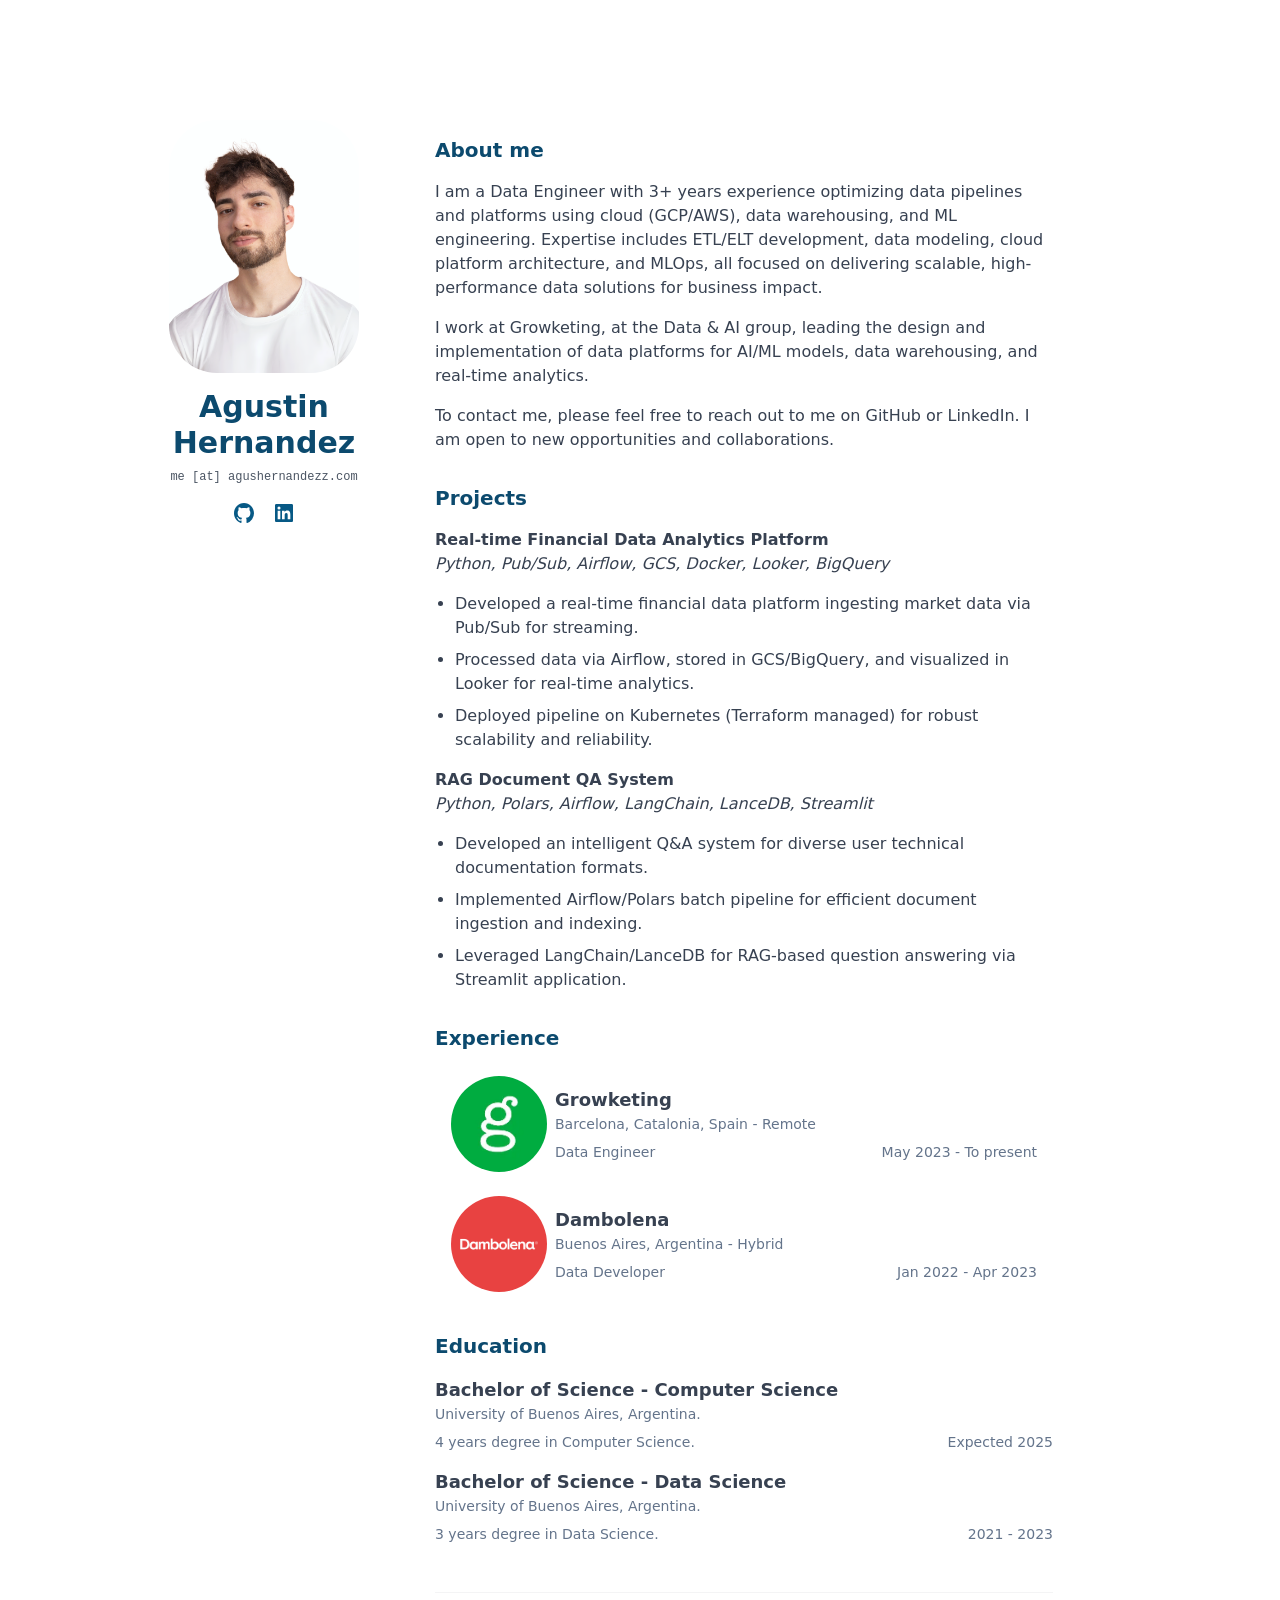
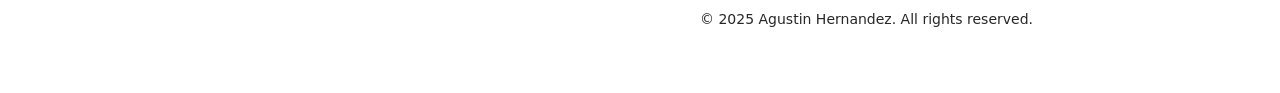
==== index.html @ c183c826 "Changes on the description" ====
<!doctype html>
<html lang="en">
    <head>
      <meta charset="UTF-8">
      <meta name="viewport" content="width=device-width, initial-scale=1.0">
      <meta http-equiv="X-UA-Compatible" content="ie=edge">
      <link href="output.css" rel="stylesheet">
      <link rel="canonical" href="https://agushernandezz.github.io/agustinhernandez.github.io/">
      <title>Agustin Hernandez | Data Engineer</title>
      <link rel="icon" type="image/x-icon" href="favicon.ico">
      <meta name="og:url" content="https://agushernandezz.github.io/agustinhernandez.github.io/">
      <meta name="og:site_name" content="Agustin Hernandez | Data Engineer">
      <meta name="og:description" content="I'm a Data Engineer building and delivering scalable, high-performance data solutions for business impact. Learn more about me.">
      <meta name="og:title" content="Agustin Hernandez | Data Engineer">
      <meta name="og:image" content="https://agushernandezz.github.io/agustinhernandez.github.io/images/profile.webp">
      <meta name="og:type" content="software">
      <meta name="description" content="I'm a Data Engineer building and delivering scalable, high-performance data solutions for business impact. Learn more about me.">
      <script>(function(w,d,s,l,i){w[l]=w[l]||[];w[l].push({'gtm.start':
      new Date().getTime(),event:'gtm.js'});var f=d.getElementsByTagName(s)[0],
      j=d.createElement(s),dl=l!='dataLayer'?'&l='+l:'';j.async=true;j.src=
      'https://www.googletagmanager.com/gtm.js?id='+i+dl;f.parentNode.insertBefore(j,f);
      })(window,document,'script','dataLayer','GTM-5T8QWMR');</script>
   </head>
   <body class="bg-white text-gray-700 font-sans lg:max-w-5xl lg:mt-14 m-2 p-4 lg:m-auto">
      <noscript>
         <iframe src="https://www.googletagmanager.com/ns.html?id=GTM-5T8QWMR" height="0" width="0" style="display:none;visibility:hidden"></iframe>
      </noscript>
      <div class="lg:flex lg:max-w-7xl lg:mx-auto">
         <!-- Fixed sidebar -->
         <aside class="lg:w-60 lg:fixed">
            <div class="p-4 text-center">
               <img src="images/profile.webp" alt="avatar" class="rounded-[3rem] mx-auto mt-8 h-[253px] w-[190px]" width="190" height="253" loading="lazy">
               <h1 class="text-3xl font-[550] mt-4 text-sky-900">Agustin Hernandez</h1>
               <p class="text-gray-600  font-mono text-xs mt-2">me [at] agushernandezz.com</p>
               <div class="mt-4 flex justify-center space-x-4">
                  <a href="https://github.com/agushernandezz" aria-label="GitHub Profile">
                     <svg viewBox="0 0 24 24" aria-hidden="true" class="h-6 w-6 fill-sky-800 group-hover:text-sky-700">
                        <path fill-rule="evenodd" clip-rule="evenodd" d="M12 2C6.475 2 2 6.588 2 12.253c0 4.537 2.862 8.369 6.838 9.727.5.09.687-.218.687-.487 0-.243-.013-1.05-.013-1.91C7 20.059 6.35 18.957 6.15 18.38c-.113-.295-.6-1.205-1.025-1.448-.35-.192-.85-.667-.013-.68.788-.012 1.35.744 1.538 1.051.9 1.551 2.338 1.116 2.912.846.088-.666.35-1.115.638-1.371-2.225-.256-4.55-1.14-4.55-5.062 0-1.115.387-2.038 1.025-2.756-.1-.256-.45-1.307.1-2.717 0 0 .837-.269 2.75 1.051.8-.23 1.65-.346 2.5-.346.85 0 1.7.115 2.5.346 1.912-1.333 2.75-1.05 2.75-1.05.55 1.409.2 2.46.1 2.716.637.718 1.025 1.628 1.025 2.756 0 3.934-2.337 4.806-4.562 5.062.362.32.675.936.675 1.897 0 1.371-.013 2.473-.013 2.82 0 .268.188.589.688.486a10.039 10.039 0 0 0 4.932-3.74A10.447 10.447 0 0 0 22 12.253C22 6.588 17.525 2 12 2Z">
                        </path>
                      </svg>
                  </a>
                  <a href="https://www.linkedin.com/in/agushernandezz"  aria-label="LinkedIn Profile">
                     <svg viewBox="0 0 24 24" aria-hidden="true" class="h-6 w-6 fill-sky-800 hover:text-sky-700">
                        <path d="M18.335 18.339H15.67v-4.177c0-.996-.02-2.278-1.39-2.278-1.389 0-1.601 1.084-1.601 2.205v4.25h-2.666V9.75h2.56v1.17h.035c.358-.674 1.228-1.387 2.528-1.387 2.7 0 3.2 1.778 3.2 4.091v4.715zM7.003 8.575a1.546 1.546 0 01-1.548-1.549 1.548 1.548 0 111.547 1.549zm1.336 9.764H5.666V9.75H8.34v8.589zM19.67 3H4.329C3.593 3 3 3.58 3 4.297v15.406C3 20.42 3.594 21 4.328 21h15.338C20.4 21 21 20.42 21 19.703V4.297C21 3.58 20.4 3 19.666 3h.003z">
                        </path>
                     </svg>
                  </a>
               </div>
            </div>
         </aside>
         <div class="lg:hidden border-t border-gray-200"></div>
         <!-- Main content -->
         <main class="lg:ml-52 flex-1">
            <div class="container mx-auto px-4 py-8 lg:w-[650px]">
               <!-- About me -->
               <h2 class="text-xl font-[550] mt-8 mb-4 text-sky-900">About me</h2>
               <p class="mb-4">I am a Data Engineer with 3+ years experience optimizing data pipelines and platforms using cloud (GCP/AWS), data warehousing, and ML engineering. Expertise includes ETL/ELT development, data modeling, cloud platform architecture, and MLOps, all focused on delivering scalable, high-performance data solutions for business impact.</p>
               <p class="mb-4">I work at Growketing, at the Data & AI group, leading the design and implementation of data platforms for AI/ML models, data warehousing, and real-time analytics.</p>
               <p class="mb-4">To contact me, please feel free to reach out to me on GitHub or LinkedIn. I am open to new opportunities and collaborations.</p>
               <!-- Projects -->
               <h2 class="text-xl font-[550] mt-8 mb-4 text-sky-900">Projects</h2>
               <div class=" mb-4 space-y-4">
                  <p><strong>Real-time Financial Data Analytics Platform</strong> <br> <em>Python, Pub/Sub, Airflow, GCS, Docker, Looker, BigQuery</em></p>
                  <ul class="list-disc pl-5 space-y-2">
                     <li>Developed a real-time financial data platform ingesting market data via Pub/Sub for streaming.</li>
                     <li>Processed data via Airflow, stored in GCS/BigQuery, and visualized in Looker for real-time analytics.</li>
                     <li>Deployed pipeline on Kubernetes (Terraform managed) for robust scalability and reliability.</li>
                  </ul>
                  <p><strong>RAG Document QA System</strong> <br> <em>Python, Polars, Airflow, LangChain, LanceDB, Streamlit</em></p>
                  <ul class="list-disc pl-5 space-y-2">
                     <li>Developed an intelligent Q&A system for diverse user technical documentation formats.</li>
                     <li>Implemented Airflow/Polars batch pipeline for efficient document ingestion and indexing.</li>
                     <li>Leveraged LangChain/LanceDB for RAG-based question answering via Streamlit application.</li>
                  </ul>
               </div>
               <!-- Experience -->
               <h2 class="text-xl font-[550] mt-8 mb-4 text-sky-900">Experience</h2>
               <div class="max-w-4xl w-full flex m-auto mt-2">
                  <!--List work places-->
                  <ul class="flex flex-col w-full justify-center gap-y-2">
                     <li class="w-full flex flex-row gap-x-2 h-28 justify-center ">
                        <img src="images/work_logo_experience_2.webp" class="hidden xs:block ml-4 rounded-full object-cover h-24 w-24 self-center" alt="Work logo Picture">
                        <div class="flex flex-col w-full justify-center">
                           <h3 class="text-lg font-bold dark:text-white">Growketing</h3>
                           <h4 class="text-sm text-slate-500 dark:text-zinc-200">Barcelona, Catalonia, Spain - Remote</h4>
                           <div class="flex flex-col md:flex-row w-full md:justify-between">
                              <p class="text-sm mt-2 text-slate-500 dark:text-zinc-400">Data Engineer</p>
                              <p class="text-sm mt-2 mr-4 text-slate-500 dark:text-zinc-400">May 2023 - To present</p>
                           </div>
                        </div>
                     </li>
                     <li class="w-full flex flex-row gap-x-2 h-28 justify-center">
                        <img src="images/work_logo_experience.webp" class="hidden xs:block ml-4 rounded-full object-cover h-24 w-24 self-center" alt="Work logo Picture">
                        <div class="flex flex-col w-full justify-center">
                           <h3 class="text-lg font-bold dark:text-white">Dambolena</h3>
                           <h4 class="text-sm text-slate-500 dark:text-zinc-200">Buenos Aires, Argentina - Hybrid</h4>
                           <div class="flex flex-col md:flex-row w-full md:justify-between">
                              <p class="text-sm mt-2 text-slate-500 dark:text-zinc-400">Data Developer</p>
                              <p class="text-sm mt-2 mr-4 text-slate-500 dark:text-zinc-400">Jan 2022 - Apr 2023</p>
                           </div>
                        </div>
                     </li>
                  </ul>
               </div>
               <!-- Education -->
               <h2 class="text-xl font-[550] mt-8 mb-4 text-sky-900">Education</h2>
               <div class="max-w-4xl w-full flex m-auto mt-2 mb-12">
                  <ul class="flex flex-col gap-y-4 w-full">
                     <li class="w-full flex flex-row gap-x-2">
                        <div class="flex flex-col w-full">
                           <h3 class="text-lg font-[550] dark:text-white">Bachelor of Science - Computer Science</h3>
                           <h4 class="text-sm text-slate-500 dark:text-zinc-200">University of Buenos Aires, Argentina.</h4>
                           <div class="flex w-full md:flex-row flex-col md:justify-between">
                              <p class="text-sm mt-2 text-slate-500 dark:text-zinc-400">4 years degree in Computer Science.</p>
                              <p class="text-sm mt-2 text-slate-500 dark:text-zinc-400">Expected 2025</p>
                           </div>
                        </div>
                     </li>
                     <li class="w-full flex flex-row gap-x-2">
                        <div class="flex flex-col w-full">
                           <h3 class="text-lg font-[550] dark:text-white">Bachelor of Science - Data Science</h3>
                           <h4 class="text-sm text-slate-500 dark:text-zinc-200">University of Buenos Aires, Argentina.</h4>
                           <div class="flex w-full md:flex-row flex-col md:justify-between">
                              <p class="text-sm mt-2 text-slate-500 dark:text-zinc-400">3 years degree in Data Science.</p>
                              <p class="text-sm mt-2 text-slate-500 dark:text-zinc-400">2021 - 2023</p>
                           </div>
                        </div>
                     </li>
                  </ul>
               </div>

               <footer>
                <div class="border-t border-zinc-100 dark:border-zinc-700/40">
                </div>
                <div class="max-w-4xl w-full flex m-auto flex-row my-4 justify-end"> <!--Copyright section-->
                  <p class="md:px-5 px-10 text-sm text-zinc-800 dark:text-zinc-900">© 2025 Agustin Hernandez. All rights reserved.</p>
                </div>
              </footer>
            </div>
         </main>
      </div>
   </body>
</html>
---- output.css ----
*, ::before, ::after {
  --tw-border-spacing-x: 0;
  --tw-border-spacing-y: 0;
  --tw-translate-x: 0;
  --tw-translate-y: 0;
  --tw-rotate: 0;
  --tw-skew-x: 0;
  --tw-skew-y: 0;
  --tw-scale-x: 1;
  --tw-scale-y: 1;
  --tw-pan-x:  ;
  --tw-pan-y:  ;
  --tw-pinch-zoom:  ;
  --tw-scroll-snap-strictness: proximity;
  --tw-gradient-from-position:  ;
  --tw-gradient-via-position:  ;
  --tw-gradient-to-position:  ;
  --tw-ordinal:  ;
  --tw-slashed-zero:  ;
  --tw-numeric-figure:  ;
  --tw-numeric-spacing:  ;
  --tw-numeric-fraction:  ;
  --tw-ring-inset:  ;
  --tw-ring-offset-width: 0px;
  --tw-ring-offset-color: #fff;
  --tw-ring-color: rgb(59 130 246 / 0.5);
  --tw-ring-offset-shadow: 0 0 #0000;
  --tw-ring-shadow: 0 0 #0000;
  --tw-shadow: 0 0 #0000;
  --tw-shadow-colored: 0 0 #0000;
  --tw-blur:  ;
  --tw-brightness:  ;
  --tw-contrast:  ;
  --tw-grayscale:  ;
  --tw-hue-rotate:  ;
  --tw-invert:  ;
  --tw-saturate:  ;
  --tw-sepia:  ;
  --tw-drop-shadow:  ;
  --tw-backdrop-blur:  ;
  --tw-backdrop-brightness:  ;
  --tw-backdrop-contrast:  ;
  --tw-backdrop-grayscale:  ;
  --tw-backdrop-hue-rotate:  ;
  --tw-backdrop-invert:  ;
  --tw-backdrop-opacity:  ;
  --tw-backdrop-saturate:  ;
  --tw-backdrop-sepia:  ;
  --tw-contain-size:  ;
  --tw-contain-layout:  ;
  --tw-contain-paint:  ;
  --tw-contain-style:  ;
}

::backdrop {
  --tw-border-spacing-x: 0;
  --tw-border-spacing-y: 0;
  --tw-translate-x: 0;
  --tw-translate-y: 0;
  --tw-rotate: 0;
  --tw-skew-x: 0;
  --tw-skew-y: 0;
  --tw-scale-x: 1;
  --tw-scale-y: 1;
  --tw-pan-x:  ;
  --tw-pan-y:  ;
  --tw-pinch-zoom:  ;
  --tw-scroll-snap-strictness: proximity;
  --tw-gradient-from-position:  ;
  --tw-gradient-via-position:  ;
  --tw-gradient-to-position:  ;
  --tw-ordinal:  ;
  --tw-slashed-zero:  ;
  --tw-numeric-figure:  ;
  --tw-numeric-spacing:  ;
  --tw-numeric-fraction:  ;
  --tw-ring-inset:  ;
  --tw-ring-offset-width: 0px;
  --tw-ring-offset-color: #fff;
  --tw-ring-color: rgb(59 130 246 / 0.5);
  --tw-ring-offset-shadow: 0 0 #0000;
  --tw-ring-shadow: 0 0 #0000;
  --tw-shadow: 0 0 #0000;
  --tw-shadow-colored: 0 0 #0000;
  --tw-blur:  ;
  --tw-brightness:  ;
  --tw-contrast:  ;
  --tw-grayscale:  ;
  --tw-hue-rotate:  ;
  --tw-invert:  ;
  --tw-saturate:  ;
  --tw-sepia:  ;
  --tw-drop-shadow:  ;
  --tw-backdrop-blur:  ;
  --tw-backdrop-brightness:  ;
  --tw-backdrop-contrast:  ;
  --tw-backdrop-grayscale:  ;
  --tw-backdrop-hue-rotate:  ;
  --tw-backdrop-invert:  ;
  --tw-backdrop-opacity:  ;
  --tw-backdrop-saturate:  ;
  --tw-backdrop-sepia:  ;
  --tw-contain-size:  ;
  --tw-contain-layout:  ;
  --tw-contain-paint:  ;
  --tw-contain-style:  ;
}

/*
! tailwindcss v3.4.17 | MIT License | https://tailwindcss.com
*/

/*
1. Prevent padding and border from affecting element width. (https://github.com/mozdevs/cssremedy/issues/4)
2. Allow adding a border to an element by just adding a border-width. (https://github.com/tailwindcss/tailwindcss/pull/116)
*/

*,
::before,
::after {
  box-sizing: border-box;
  /* 1 */
  border-width: 0;
  /* 2 */
  border-style: solid;
  /* 2 */
  border-color: #e5e7eb;
  /* 2 */
}

::before,
::after {
  --tw-content: '';
}

/*
1. Use a consistent sensible line-height in all browsers.
2. Prevent adjustments of font size after orientation changes in iOS.
3. Use a more readable tab size.
4. Use the user's configured `sans` font-family by default.
5. Use the user's configured `sans` font-feature-settings by default.
6. Use the user's configured `sans` font-variation-settings by default.
7. Disable tap highlights on iOS
*/

html,
:host {
  line-height: 1.5;
  /* 1 */
  -webkit-text-size-adjust: 100%;
  /* 2 */
  -moz-tab-size: 4;
  /* 3 */
  -o-tab-size: 4;
     tab-size: 4;
  /* 3 */
  font-family: ui-sans-serif, system-ui, sans-serif, "Apple Color Emoji", "Segoe UI Emoji", "Segoe UI Symbol", "Noto Color Emoji";
  /* 4 */
  font-feature-settings: normal;
  /* 5 */
  font-variation-settings: normal;
  /* 6 */
  -webkit-tap-highlight-color: transparent;
  /* 7 */
}

/*
1. Remove the margin in all browsers.
2. Inherit line-height from `html` so users can set them as a class directly on the `html` element.
*/

body {
  margin: 0;
  /* 1 */
  line-height: inherit;
  /* 2 */
}

/*
1. Add the correct height in Firefox.
2. Correct the inheritance of border color in Firefox. (https://bugzilla.mozilla.org/show_bug.cgi?id=190655)
3. Ensure horizontal rules are visible by default.
*/

hr {
  height: 0;
  /* 1 */
  color: inherit;
  /* 2 */
  border-top-width: 1px;
  /* 3 */
}

/*
Add the correct text decoration in Chrome, Edge, and Safari.
*/

abbr:where([title]) {
  -webkit-text-decoration: underline dotted;
          text-decoration: underline dotted;
}

/*
Remove the default font size and weight for headings.
*/

h1,
h2,
h3,
h4,
h5,
h6 {
  font-size: inherit;
  font-weight: inherit;
}

/*
Reset links to optimize for opt-in styling instead of opt-out.
*/

a {
  color: inherit;
  text-decoration: inherit;
}

/*
Add the correct font weight in Edge and Safari.
*/

b,
strong {
  font-weight: bolder;
}

/*
1. Use the user's configured `mono` font-family by default.
2. Use the user's configured `mono` font-feature-settings by default.
3. Use the user's configured `mono` font-variation-settings by default.
4. Correct the odd `em` font sizing in all browsers.
*/

code,
kbd,
samp,
pre {
  font-family: ui-monospace, SFMono-Regular, Menlo, Monaco, Consolas, "Liberation Mono", "Courier New", monospace;
  /* 1 */
  font-feature-settings: normal;
  /* 2 */
  font-variation-settings: normal;
  /* 3 */
  font-size: 1em;
  /* 4 */
}

/*
Add the correct font size in all browsers.
*/

small {
  font-size: 80%;
}

/*
Prevent `sub` and `sup` elements from affecting the line height in all browsers.
*/

sub,
sup {
  font-size: 75%;
  line-height: 0;
  position: relative;
  vertical-align: baseline;
}

sub {
  bottom: -0.25em;
}

sup {
  top: -0.5em;
}

/*
1. Remove text indentation from table contents in Chrome and Safari. (https://bugs.chromium.org/p/chromium/issues/detail?id=999088, https://bugs.webkit.org/show_bug.cgi?id=201297)
2. Correct table border color inheritance in all Chrome and Safari. (https://bugs.chromium.org/p/chromium/issues/detail?id=935729, https://bugs.webkit.org/show_bug.cgi?id=195016)
3. Remove gaps between table borders by default.
*/

table {
  text-indent: 0;
  /* 1 */
  border-color: inherit;
  /* 2 */
  border-collapse: collapse;
  /* 3 */
}

/*
1. Change the font styles in all browsers.
2. Remove the margin in Firefox and Safari.
3. Remove default padding in all browsers.
*/

button,
input,
optgroup,
select,
textarea {
  font-family: inherit;
  /* 1 */
  font-feature-settings: inherit;
  /* 1 */
  font-variation-settings: inherit;
  /* 1 */
  font-size: 100%;
  /* 1 */
  font-weight: inherit;
  /* 1 */
  line-height: inherit;
  /* 1 */
  letter-spacing: inherit;
  /* 1 */
  color: inherit;
  /* 1 */
  margin: 0;
  /* 2 */
  padding: 0;
  /* 3 */
}

/*
Remove the inheritance of text transform in Edge and Firefox.
*/

button,
select {
  text-transform: none;
}

/*
1. Correct the inability to style clickable types in iOS and Safari.
2. Remove default button styles.
*/

button,
input:where([type='button']),
input:where([type='reset']),
input:where([type='submit']) {
  -webkit-appearance: button;
  /* 1 */
  background-color: transparent;
  /* 2 */
  background-image: none;
  /* 2 */
}

/*
Use the modern Firefox focus style for all focusable elements.
*/

:-moz-focusring {
  outline: auto;
}

/*
Remove the additional `:invalid` styles in Firefox. (https://github.com/mozilla/gecko-dev/blob/2f9eacd9d3d995c937b4251a5557d95d494c9be1/layout/style/res/forms.css#L728-L737)
*/

:-moz-ui-invalid {
  box-shadow: none;
}

/*
Add the correct vertical alignment in Chrome and Firefox.
*/

progress {
  vertical-align: baseline;
}

/*
Correct the cursor style of increment and decrement buttons in Safari.
*/

::-webkit-inner-spin-button,
::-webkit-outer-spin-button {
  height: auto;
}

/*
1. Correct the odd appearance in Chrome and Safari.
2. Correct the outline style in Safari.
*/

[type='search'] {
  -webkit-appearance: textfield;
  /* 1 */
  outline-offset: -2px;
  /* 2 */
}

/*
Remove the inner padding in Chrome and Safari on macOS.
*/

::-webkit-search-decoration {
  -webkit-appearance: none;
}

/*
1. Correct the inability to style clickable types in iOS and Safari.
2. Change font properties to `inherit` in Safari.
*/

::-webkit-file-upload-button {
  -webkit-appearance: button;
  /* 1 */
  font: inherit;
  /* 2 */
}

/*
Add the correct display in Chrome and Safari.
*/

summary {
  display: list-item;
}

/*
Removes the default spacing and border for appropriate elements.
*/

blockquote,
dl,
dd,
h1,
h2,
h3,
h4,
h5,
h6,
hr,
figure,
p,
pre {
  margin: 0;
}

fieldset {
  margin: 0;
  padding: 0;
}

legend {
  padding: 0;
}

ol,
ul,
menu {
  list-style: none;
  margin: 0;
  padding: 0;
}

/*
Reset default styling for dialogs.
*/

dialog {
  padding: 0;
}

/*
Prevent resizing textareas horizontally by default.
*/

textarea {
  resize: vertical;
}

/*
1. Reset the default placeholder opacity in Firefox. (https://github.com/tailwindlabs/tailwindcss/issues/3300)
2. Set the default placeholder color to the user's configured gray 400 color.
*/

input::-moz-placeholder, textarea::-moz-placeholder {
  opacity: 1;
  /* 1 */
  color: #9ca3af;
  /* 2 */
}

input::placeholder,
textarea::placeholder {
  opacity: 1;
  /* 1 */
  color: #9ca3af;
  /* 2 */
}

/*
Set the default cursor for buttons.
*/

button,
[role="button"] {
  cursor: pointer;
}

/*
Make sure disabled buttons don't get the pointer cursor.
*/

:disabled {
  cursor: default;
}

/*
1. Make replaced elements `display: block` by default. (https://github.com/mozdevs/cssremedy/issues/14)
2. Add `vertical-align: middle` to align replaced elements more sensibly by default. (https://github.com/jensimmons/cssremedy/issues/14#issuecomment-634934210)
   This can trigger a poorly considered lint error in some tools but is included by design.
*/

img,
svg,
video,
canvas,
audio,
iframe,
embed,
object {
  display: block;
  /* 1 */
  vertical-align: middle;
  /* 2 */
}

/*
Constrain images and videos to the parent width and preserve their intrinsic aspect ratio. (https://github.com/mozdevs/cssremedy/issues/14)
*/

img,
video {
  max-width: 100%;
  height: auto;
}

/* Make elements with the HTML hidden attribute stay hidden by default */

[hidden]:where(:not([hidden="until-found"])) {
  display: none;
}

.container {
  width: 100%;
}

@media (min-width: 480px) {
  .container {
    max-width: 480px;
  }
}

@media (min-width: 640px) {
  .container {
    max-width: 640px;
  }
}

@media (min-width: 768px) {
  .container {
    max-width: 768px;
  }
}

@media (min-width: 1024px) {
  .container {
    max-width: 1024px;
  }
}

@media (min-width: 1280px) {
  .container {
    max-width: 1280px;
  }
}

@media (min-width: 1536px) {
  .container {
    max-width: 1536px;
  }
}

.m-2 {
  margin: 0.5rem;
}

.m-auto {
  margin: auto;
}

.mx-auto {
  margin-left: auto;
  margin-right: auto;
}

.my-4 {
  margin-top: 1rem;
  margin-bottom: 1rem;
}

.mb-12 {
  margin-bottom: 3rem;
}

.mb-4 {
  margin-bottom: 1rem;
}

.ml-4 {
  margin-left: 1rem;
}

.mr-4 {
  margin-right: 1rem;
}

.mt-2 {
  margin-top: 0.5rem;
}

.mt-4 {
  margin-top: 1rem;
}

.mt-8 {
  margin-top: 2rem;
}

.flex {
  display: flex;
}

.hidden {
  display: none;
}

.h-24 {
  height: 6rem;
}

.h-28 {
  height: 7rem;
}

.h-6 {
  height: 1.5rem;
}

.h-\[253px\] {
  height: 253px;
}

.w-24 {
  width: 6rem;
}

.w-6 {
  width: 1.5rem;
}

.w-\[190px\] {
  width: 190px;
}

.w-full {
  width: 100%;
}

.max-w-4xl {
  max-width: 56rem;
}

.flex-1 {
  flex: 1 1 0%;
}

.list-disc {
  list-style-type: disc;
}

.flex-row {
  flex-direction: row;
}

.flex-col {
  flex-direction: column;
}

.justify-end {
  justify-content: flex-end;
}

.justify-center {
  justify-content: center;
}

.gap-x-2 {
  -moz-column-gap: 0.5rem;
       column-gap: 0.5rem;
}

.gap-y-8 {
  row-gap: 2rem;
}

.gap-y-2 {
  row-gap: 0.5rem;
}

.gap-y-4 {
  row-gap: 1rem;
}

.space-x-4 > :not([hidden]) ~ :not([hidden]) {
  --tw-space-x-reverse: 0;
  margin-right: calc(1rem * var(--tw-space-x-reverse));
  margin-left: calc(1rem * calc(1 - var(--tw-space-x-reverse)));
}

.space-y-2 > :not([hidden]) ~ :not([hidden]) {
  --tw-space-y-reverse: 0;
  margin-top: calc(0.5rem * calc(1 - var(--tw-space-y-reverse)));
  margin-bottom: calc(0.5rem * var(--tw-space-y-reverse));
}

.space-y-4 > :not([hidden]) ~ :not([hidden]) {
  --tw-space-y-reverse: 0;
  margin-top: calc(1rem * calc(1 - var(--tw-space-y-reverse)));
  margin-bottom: calc(1rem * var(--tw-space-y-reverse));
}

.self-center {
  align-self: center;
}

.rounded-\[3rem\] {
  border-radius: 3rem;
}

.rounded-full {
  border-radius: 9999px;
}

.border-t {
  border-top-width: 1px;
}

.border-gray-200 {
  --tw-border-opacity: 1;
  border-color: rgb(229 231 235 / var(--tw-border-opacity, 1));
}

.border-zinc-100 {
  --tw-border-opacity: 1;
  border-color: rgb(244 244 245 / var(--tw-border-opacity, 1));
}

.bg-white {
  --tw-bg-opacity: 1;
  background-color: rgb(255 255 255 / var(--tw-bg-opacity, 1));
}

.fill-sky-800 {
  fill: #075985;
}

.object-cover {
  -o-object-fit: cover;
     object-fit: cover;
}

.p-4 {
  padding: 1rem;
}

.px-10 {
  padding-left: 2.5rem;
  padding-right: 2.5rem;
}

.px-4 {
  padding-left: 1rem;
  padding-right: 1rem;
}

.py-8 {
  padding-top: 2rem;
  padding-bottom: 2rem;
}

.pl-5 {
  padding-left: 1.25rem;
}

.text-center {
  text-align: center;
}

.font-mono {
  font-family: ui-monospace, SFMono-Regular, Menlo, Monaco, Consolas, "Liberation Mono", "Courier New", monospace;
}

.font-sans {
  font-family: ui-sans-serif, system-ui, sans-serif, "Apple Color Emoji", "Segoe UI Emoji", "Segoe UI Symbol", "Noto Color Emoji";
}

.text-3xl {
  font-size: 1.875rem;
  line-height: 2.25rem;
}

.text-lg {
  font-size: 1.125rem;
  line-height: 1.75rem;
}

.text-sm {
  font-size: 0.875rem;
  line-height: 1.25rem;
}

.text-xl {
  font-size: 1.25rem;
  line-height: 1.75rem;
}

.text-xs {
  font-size: 0.75rem;
  line-height: 1rem;
}

.font-\[550\] {
  font-weight: 550;
}

.font-bold {
  font-weight: 700;
}

.text-gray-600 {
  --tw-text-opacity: 1;
  color: rgb(75 85 99 / var(--tw-text-opacity, 1));
}

.text-gray-700 {
  --tw-text-opacity: 1;
  color: rgb(55 65 81 / var(--tw-text-opacity, 1));
}

.text-sky-900 {
  --tw-text-opacity: 1;
  color: rgb(12 74 110 / var(--tw-text-opacity, 1));
}

.text-slate-500 {
  --tw-text-opacity: 1;
  color: rgb(100 116 139 / var(--tw-text-opacity, 1));
}

.text-zinc-800 {
  --tw-text-opacity: 1;
  color: rgb(39 39 42 / var(--tw-text-opacity, 1));
}

.hover\:text-sky-700:hover {
  --tw-text-opacity: 1;
  color: rgb(3 105 161 / var(--tw-text-opacity, 1));
}

.group:hover .group-hover\:text-sky-700 {
  --tw-text-opacity: 1;
  color: rgb(3 105 161 / var(--tw-text-opacity, 1));
}

@media (min-width: 480px) {
  .xs\:block {
    display: block;
  }
}

@media (min-width: 768px) {
  .md\:flex-row {
    flex-direction: row;
  }

  .md\:justify-between {
    justify-content: space-between;
  }

  .md\:px-5 {
    padding-left: 1.25rem;
    padding-right: 1.25rem;
  }
}

@media (min-width: 1024px) {
  .lg\:fixed {
    position: fixed;
  }

  .lg\:m-auto {
    margin: auto;
  }

  .lg\:mx-auto {
    margin-left: auto;
    margin-right: auto;
  }

  .lg\:ml-52 {
    margin-left: 13rem;
  }

  .lg\:mt-14 {
    margin-top: 3.5rem;
  }

  .lg\:flex {
    display: flex;
  }

  .lg\:hidden {
    display: none;
  }

  .lg\:w-60 {
    width: 15rem;
  }

  .lg\:w-\[650px\] {
    width: 650px;
  }

  .lg\:max-w-5xl {
    max-width: 64rem;
  }

  .lg\:max-w-7xl {
    max-width: 80rem;
  }
}

@media (prefers-color-scheme: dark) {
  .dark\:border-zinc-700\/40 {
    border-color: rgb(63 63 70 / 0.4);
  }

  .dark\:text-white {
    --tw-text-opacity: 1;
    color: rgb(255 255 255 / var(--tw-text-opacity, 1));
  }

  .dark\:text-zinc-200 {
    --tw-text-opacity: 1;
    color: rgb(228 228 231 / var(--tw-text-opacity, 1));
  }

  .dark\:text-zinc-400 {
    --tw-text-opacity: 1;
    color: rgb(161 161 170 / var(--tw-text-opacity, 1));
  }

  .dark\:text-zinc-900 {
    --tw-text-opacity: 1;
    color: rgb(24 24 27 / var(--tw-text-opacity, 1));
  }
}
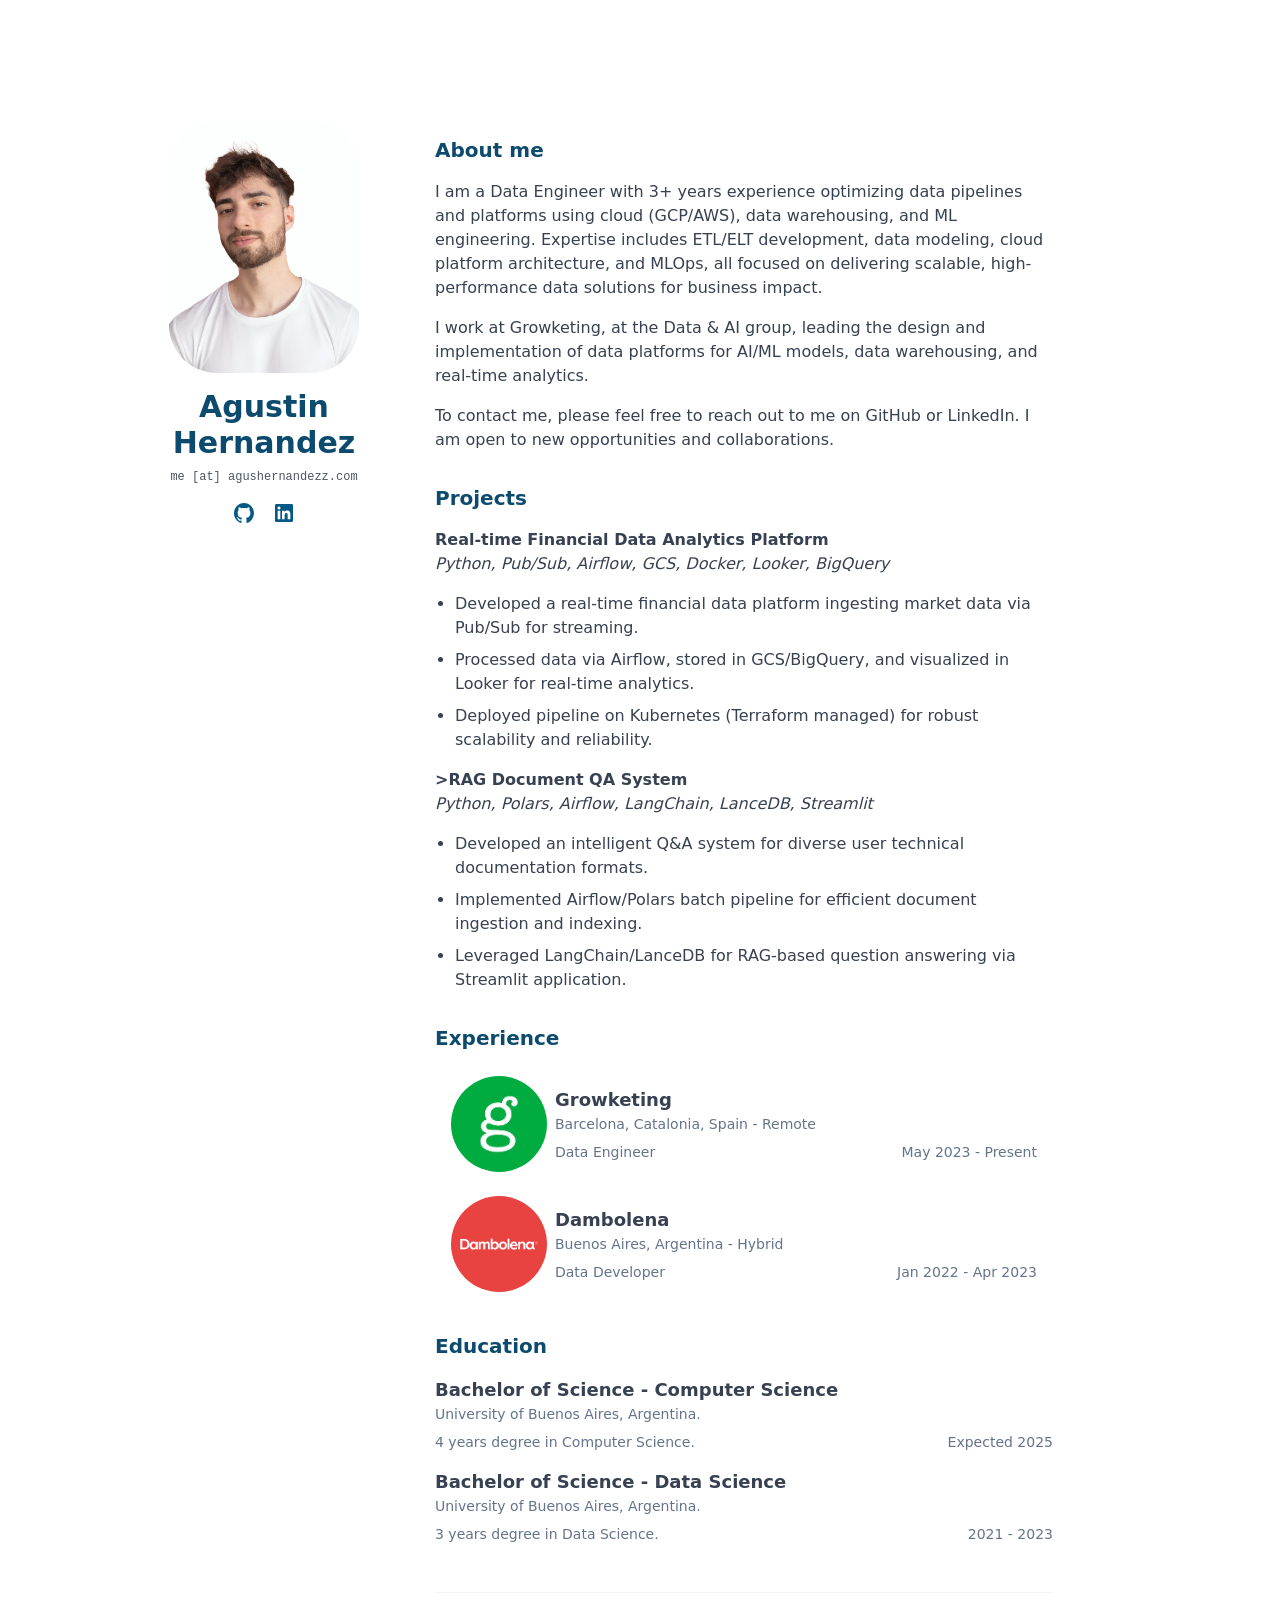
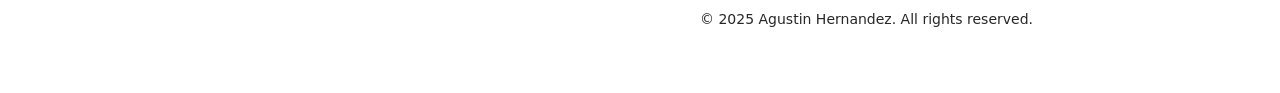
==== commit d39825b9: "Add SEO optimizations" ====
--- a/index.html
+++ b/index.html
@@ -8,13 +8,24 @@
       <link rel="canonical" href="https://agushernandezz.github.io/agustinhernandez.github.io/">
       <title>Agustin Hernandez | Data Engineer</title>
       <link rel="icon" type="image/x-icon" href="favicon.ico">
+
+      <!-- Open Graph / Facebook Meta Tags -->
       <meta name="og:url" content="https://agushernandezz.github.io/agustinhernandez.github.io/">
       <meta name="og:site_name" content="Agustin Hernandez | Data Engineer">
       <meta name="og:description" content="I'm a Data Engineer building and delivering scalable, high-performance data solutions for business impact. Learn more about me.">
       <meta name="og:title" content="Agustin Hernandez | Data Engineer">
-      <meta name="og:image" content="https://agushernandezz.github.io/agustinhernandez.github.io/images/profile.webp">
+      <meta name="og:image" content="https://agushernandezz.github.io/agustinhernandez.github.io/images/profile_meta.webp">
       <meta name="og:type" content="software">
       <meta name="description" content="I'm a Data Engineer building and delivering scalable, high-performance data solutions for business impact. Learn more about me.">
+
+      <!-- Twitter Meta Tags -->
+      <meta name="twitter:card" content="summary_large_image">
+      <meta property="twitter:domain" content="agushernandezz.github.io">
+      <meta property="twitter:url" content="https://agushernandezz.github.io/agustinhernandez.github.io/">
+      <meta name="twitter:title" content="Agustin Hernandez | Data Engineer">
+      <meta name="twitter:description" content="I'm a Data Engineer building and delivering scalable, high-performance data solutions for business impact. Learn more about me.">
+      <meta name="twitter:image" content="https://agushernandezz.github.io/agustinhernandez.github.io/images/profile_meta.webp">
+
       <script>(function(w,d,s,l,i){w[l]=w[l]||[];w[l].push({'gtm.start':
       new Date().getTime(),event:'gtm.js'});var f=d.getElementsByTagName(s)[0],
       j=d.createElement(s),dl=l!='dataLayer'?'&l='+l:'';j.async=true;j.src=
@@ -28,18 +39,19 @@
       <div class="lg:flex lg:max-w-7xl lg:mx-auto">
          <!-- Fixed sidebar -->
          <aside class="lg:w-60 lg:fixed">
-            <div class="p-4 text-center">
-               <img src="images/profile.webp" alt="avatar" class="rounded-[3rem] mx-auto mt-8 h-[253px] w-[190px]" width="190" height="253" loading="lazy">
-               <h1 class="text-3xl font-[550] mt-4 text-sky-900">Agustin Hernandez</h1>
-               <p class="text-gray-600  font-mono text-xs mt-2">me [at] agushernandezz.com</p>
+            <div class="p-4 text-center" itemscope itemtype="http://schema.org/Person">
+               <img src="images/profile.webp" alt="Profile picture of Agustin Hernandez, Data Engineer" class="rounded-[3rem] mx-auto mt-8 h-[253px] w-[190px]" width="190" height="253" loading="lazy" itemprop="image">
+               <h1 class="text-3xl font-[550] mt-4 text-sky-900" itemprop="name">Agustin Hernandez</h1>
+               <p class="text-gray-600  font-mono text-xs mt-2" itemprop="email">me [at] agushernandezz.com</p>
+               <p class="hidden" itemprop="jobTitle">Data Engineer</p>
                <div class="mt-4 flex justify-center space-x-4">
-                  <a href="https://github.com/agushernandezz" aria-label="GitHub Profile">
+                  <a href="https://github.com/agushernandezz" aria-label="GitHub Profile" itemprop="url">
                      <svg viewBox="0 0 24 24" aria-hidden="true" class="h-6 w-6 fill-sky-800 group-hover:text-sky-700">
                         <path fill-rule="evenodd" clip-rule="evenodd" d="M12 2C6.475 2 2 6.588 2 12.253c0 4.537 2.862 8.369 6.838 9.727.5.09.687-.218.687-.487 0-.243-.013-1.05-.013-1.91C7 20.059 6.35 18.957 6.15 18.38c-.113-.295-.6-1.205-1.025-1.448-.35-.192-.85-.667-.013-.68.788-.012 1.35.744 1.538 1.051.9 1.551 2.338 1.116 2.912.846.088-.666.35-1.115.638-1.371-2.225-.256-4.55-1.14-4.55-5.062 0-1.115.387-2.038 1.025-2.756-.1-.256-.45-1.307.1-2.717 0 0 .837-.269 2.75 1.051.8-.23 1.65-.346 2.5-.346.85 0 1.7.115 2.5.346 1.912-1.333 2.75-1.05 2.75-1.05.55 1.409.2 2.46.1 2.716.637.718 1.025 1.628 1.025 2.756 0 3.934-2.337 4.806-4.562 5.062.362.32.675.936.675 1.897 0 1.371-.013 2.473-.013 2.82 0 .268.188.589.688.486a10.039 10.039 0 0 0 4.932-3.74A10.447 10.447 0 0 0 22 12.253C22 6.588 17.525 2 12 2Z">
                         </path>
                       </svg>
                   </a>
-                  <a href="https://www.linkedin.com/in/agushernandezz"  aria-label="LinkedIn Profile">
+                  <a href="https://www.linkedin.com/in/agushernandezz"  aria-label="LinkedIn Profile" itemprop="url">
                      <svg viewBox="0 0 24 24" aria-hidden="true" class="h-6 w-6 fill-sky-800 hover:text-sky-700">
                         <path d="M18.335 18.339H15.67v-4.177c0-.996-.02-2.278-1.39-2.278-1.389 0-1.601 1.084-1.601 2.205v4.25h-2.666V9.75h2.56v1.17h.035c.358-.674 1.228-1.387 2.528-1.387 2.7 0 3.2 1.778 3.2 4.091v4.715zM7.003 8.575a1.546 1.546 0 01-1.548-1.549 1.548 1.548 0 111.547 1.549zm1.336 9.764H5.666V9.75H8.34v8.589zM19.67 3H4.329C3.593 3 3 3.58 3 4.297v15.406C3 20.42 3.594 21 4.328 21h15.338C20.4 21 21 20.42 21 19.703V4.297C21 3.58 20.4 3 19.666 3h.003z">
                         </path>
@@ -53,76 +65,88 @@
          <main class="lg:ml-52 flex-1">
             <div class="container mx-auto px-4 py-8 lg:w-[650px]">
                <!-- About me -->
-               <h2 class="text-xl font-[550] mt-8 mb-4 text-sky-900">About me</h2>
+               <h2 id="about" href="#about" class="text-xl font-[550] mt-8 mb-4 text-sky-900">About me</h2>
                <p class="mb-4">I am a Data Engineer with 3+ years experience optimizing data pipelines and platforms using cloud (GCP/AWS), data warehousing, and ML engineering. Expertise includes ETL/ELT development, data modeling, cloud platform architecture, and MLOps, all focused on delivering scalable, high-performance data solutions for business impact.</p>
                <p class="mb-4">I work at Growketing, at the Data & AI group, leading the design and implementation of data platforms for AI/ML models, data warehousing, and real-time analytics.</p>
                <p class="mb-4">To contact me, please feel free to reach out to me on GitHub or LinkedIn. I am open to new opportunities and collaborations.</p>
                <!-- Projects -->
-               <h2 class="text-xl font-[550] mt-8 mb-4 text-sky-900">Projects</h2>
-               <div class=" mb-4 space-y-4">
-                  <p><strong>Real-time Financial Data Analytics Platform</strong> <br> <em>Python, Pub/Sub, Airflow, GCS, Docker, Looker, BigQuery</em></p>
-                  <ul class="list-disc pl-5 space-y-2">
-                     <li>Developed a real-time financial data platform ingesting market data via Pub/Sub for streaming.</li>
-                     <li>Processed data via Airflow, stored in GCS/BigQuery, and visualized in Looker for real-time analytics.</li>
-                     <li>Deployed pipeline on Kubernetes (Terraform managed) for robust scalability and reliability.</li>
-                  </ul>
-                  <p><strong>RAG Document QA System</strong> <br> <em>Python, Polars, Airflow, LangChain, LanceDB, Streamlit</em></p>
-                  <ul class="list-disc pl-5 space-y-2">
-                     <li>Developed an intelligent Q&A system for diverse user technical documentation formats.</li>
-                     <li>Implemented Airflow/Polars batch pipeline for efficient document ingestion and indexing.</li>
-                     <li>Leveraged LangChain/LanceDB for RAG-based question answering via Streamlit application.</li>
-                  </ul>
+               <h2 id="projects" href="#projects" class="text-xl font-[550] mt-8 mb-4 text-sky-900">Projects</h2>
+               <div class="mb-4 space-y-4">
+                  <div class="space-y-4" itemscope itemtype="http://schema.org/SoftwareApplication">
+                     <h3 class="font-bold" itemprop="name">Real-time Financial Data Analytics Platform</h3></h3>
+                     <em itemprop="keywords">Python, Pub/Sub, Airflow, GCS, Docker, Looker, BigQuery</em>
+                     <meta itemprop="applicationCategory" content="Data Engineering">
+   
+                     <ul class="list-disc pl-5 space-y-2" itemprop="description">
+                        <li>Developed a real-time financial data platform ingesting market data via Pub/Sub for streaming.</li>
+                        <li>Processed data via Airflow, stored in GCS/BigQuery, and visualized in Looker for real-time analytics.</li>
+                        <li>Deployed pipeline on Kubernetes (Terraform managed) for robust scalability and reliability.</li>
+                     </ul>
+                  </div>
+
+                  <div class="space-y-4">
+                     <h3 class="font-bold" itemprop="name">>RAG Document QA System</h3>
+                     <em itemprop="keywords">Python, Polars, Airflow, LangChain, LanceDB, Streamlit</em>
+                     <meta itemprop="applicationCategory" content="Data Engineering">
+   
+                     <ul class="list-disc pl-5 space-y-2" itemprop="description">
+                        <li>Developed an intelligent Q&A system for diverse user technical documentation formats.</li>
+                        <li>Implemented Airflow/Polars batch pipeline for efficient document ingestion and indexing.</li>
+                        <li>Leveraged LangChain/LanceDB for RAG-based question answering via Streamlit application.</li>
+                     </ul>
+                  </div>
+                  
                </div>
                <!-- Experience -->
-               <h2 class="text-xl font-[550] mt-8 mb-4 text-sky-900">Experience</h2>
+               <h2 id="experience" href="#experience" class="text-xl font-[550] mt-8 mb-4 text-sky-900">Experience</h2>
                <div class="max-w-4xl w-full flex m-auto mt-2">
                   <!--List work places-->
                   <ul class="flex flex-col w-full justify-center gap-y-2">
-                     <li class="w-full flex flex-row gap-x-2 h-28 justify-center ">
-                        <img src="images/work_logo_experience_2.webp" class="hidden xs:block ml-4 rounded-full object-cover h-24 w-24 self-center" alt="Work logo Picture">
+                     <li class="w-full flex flex-row gap-x-2 h-28 justify-center" itemscope itemtype="http://schema.org/Organization">
+                        <img src="images/work_logo_experience_2.webp" class="hidden xs:block ml-4 rounded-full object-cover h-24 w-24 self-center" alt="Growketing logo - Work experience" itemprop="logo" loading="lazy">
                         <div class="flex flex-col w-full justify-center">
-                           <h3 class="text-lg font-bold dark:text-white">Growketing</h3>
-                           <h4 class="text-sm text-slate-500 dark:text-zinc-200">Barcelona, Catalonia, Spain - Remote</h4>
+                           <h3 class="text-lg font-bold" itemprop="name">Growketing</h3>
+                           <h4 class="text-sm text-slate-500" itemprop="location">Barcelona, Catalonia, Spain - Remote</h4>
                            <div class="flex flex-col md:flex-row w-full md:justify-between">
-                              <p class="text-sm mt-2 text-slate-500 dark:text-zinc-400">Data Engineer</p>
-                              <p class="text-sm mt-2 mr-4 text-slate-500 dark:text-zinc-400">May 2023 - To present</p>
+                              <p class="text-sm mt-2 text-slate-500">Data Engineer</p>
+                              <p class="text-sm mt-2 mr-4 text-slate-500" itemprop="startDate">May 2023 - Present</p>
                            </div>
                         </div>
                      </li>
-                     <li class="w-full flex flex-row gap-x-2 h-28 justify-center">
-                        <img src="images/work_logo_experience.webp" class="hidden xs:block ml-4 rounded-full object-cover h-24 w-24 self-center" alt="Work logo Picture">
+                     <li class="w-full flex flex-row gap-x-2 h-28 justify-center" itemscope itemtype="http://schema.org/Organization">
+                        <img src="images/work_logo_experience.webp" class="hidden xs:block ml-4 rounded-full object-cover h-24 w-24 self-center" alt="Dambolena logo - Work experience" loading="lazy" itemprop="logo">
                         <div class="flex flex-col w-full justify-center">
-                           <h3 class="text-lg font-bold dark:text-white">Dambolena</h3>
-                           <h4 class="text-sm text-slate-500 dark:text-zinc-200">Buenos Aires, Argentina - Hybrid</h4>
+                           <h3 class="text-lg font-bold" itemprop="name">Dambolena</h3>
+                           <h4 class="text-sm text-slate-500" itemprop="location">Buenos Aires, Argentina - Hybrid</h4>
                            <div class="flex flex-col md:flex-row w-full md:justify-between">
-                              <p class="text-sm mt-2 text-slate-500 dark:text-zinc-400">Data Developer</p>
-                              <p class="text-sm mt-2 mr-4 text-slate-500 dark:text-zinc-400">Jan 2022 - Apr 2023</p>
+                              <p class="text-sm mt-2 text-slate-500">Data Developer</p>
+                              <p class="text-sm mt-2 mr-4 text-slate-500" itemprop="startDate">Jan 2022 - Apr 2023</p>
                            </div>
                         </div>
                      </li>
                   </ul>
                </div>
                <!-- Education -->
-               <h2 class="text-xl font-[550] mt-8 mb-4 text-sky-900">Education</h2>
+               <h2 id="education" href="#education" class="text-xl font-[550] mt-8 mb-4 text-sky-900">Education</h2>
                <div class="max-w-4xl w-full flex m-auto mt-2 mb-12">
                   <ul class="flex flex-col gap-y-4 w-full">
                      <li class="w-full flex flex-row gap-x-2">
                         <div class="flex flex-col w-full">
-                           <h3 class="text-lg font-[550] dark:text-white">Bachelor of Science - Computer Science</h3>
-                           <h4 class="text-sm text-slate-500 dark:text-zinc-200">University of Buenos Aires, Argentina.</h4>
+                           <h3 class="text-lg font-[550]">Bachelor of Science - Computer Science</h3>
+                           <h4 class="text-sm text-slate-500">University of Buenos Aires, Argentina.</h4>
                            <div class="flex w-full md:flex-row flex-col md:justify-between">
-                              <p class="text-sm mt-2 text-slate-500 dark:text-zinc-400">4 years degree in Computer Science.</p>
-                              <p class="text-sm mt-2 text-slate-500 dark:text-zinc-400">Expected 2025</p>
+                              <p class="text-sm mt-2 text-slate-500">4 years degree in Computer Science.</p>
+                              <p class="text-sm mt-2 text-slate-500">Expected 2025</p>
                            </div>
                         </div>
                      </li>
                      <li class="w-full flex flex-row gap-x-2">
                         <div class="flex flex-col w-full">
-                           <h3 class="text-lg font-[550] dark:text-white">Bachelor of Science - Data Science</h3>
-                           <h4 class="text-sm text-slate-500 dark:text-zinc-200">University of Buenos Aires, Argentina.</h4>
+                           <h3 class="text-lg font-[550]">Bachelor of Science - Data Science</h3>
+                           <h4 class="text-sm text-slate-500">University of Buenos Aires, Argentina.</h4>
                            <div class="flex w-full md:flex-row flex-col md:justify-between">
-                              <p class="text-sm mt-2 text-slate-500 dark:text-zinc-400">3 years degree in Data Science.</p>
-                              <p class="text-sm mt-2 text-slate-500 dark:text-zinc-400">2021 - 2023</p>
+                              <p class="text-sm mt-2 text-slate-500">3 years degree in Data Science.</p>
+                              <p class="text-sm mt-2 text-slate-500">2021 - 2023</p>
                            </div>
                         </div>
                      </li>
--- a/output.css
+++ b/output.css
@@ -713,10 +713,6 @@
        column-gap: 0.5rem;
 }
 
-.gap-y-8 {
-  row-gap: 2rem;
-}
-
 .gap-y-2 {
   row-gap: 0.5rem;
 }
@@ -959,23 +955,13 @@
     border-color: rgb(63 63 70 / 0.4);
   }
 
-  .dark\:text-white {
+  .dark\:text-zinc-900 {
     --tw-text-opacity: 1;
-    color: rgb(255 255 255 / var(--tw-text-opacity, 1));
-  }
-
-  .dark\:text-zinc-200 {
-    --tw-text-opacity: 1;
-    color: rgb(228 228 231 / var(--tw-text-opacity, 1));
+    color: rgb(24 24 27 / var(--tw-text-opacity, 1));
   }
 
   .dark\:text-zinc-400 {
     --tw-text-opacity: 1;
     color: rgb(161 161 170 / var(--tw-text-opacity, 1));
   }
-
-  .dark\:text-zinc-900 {
-    --tw-text-opacity: 1;
-    color: rgb(24 24 27 / var(--tw-text-opacity, 1));
-  }
-}
+}
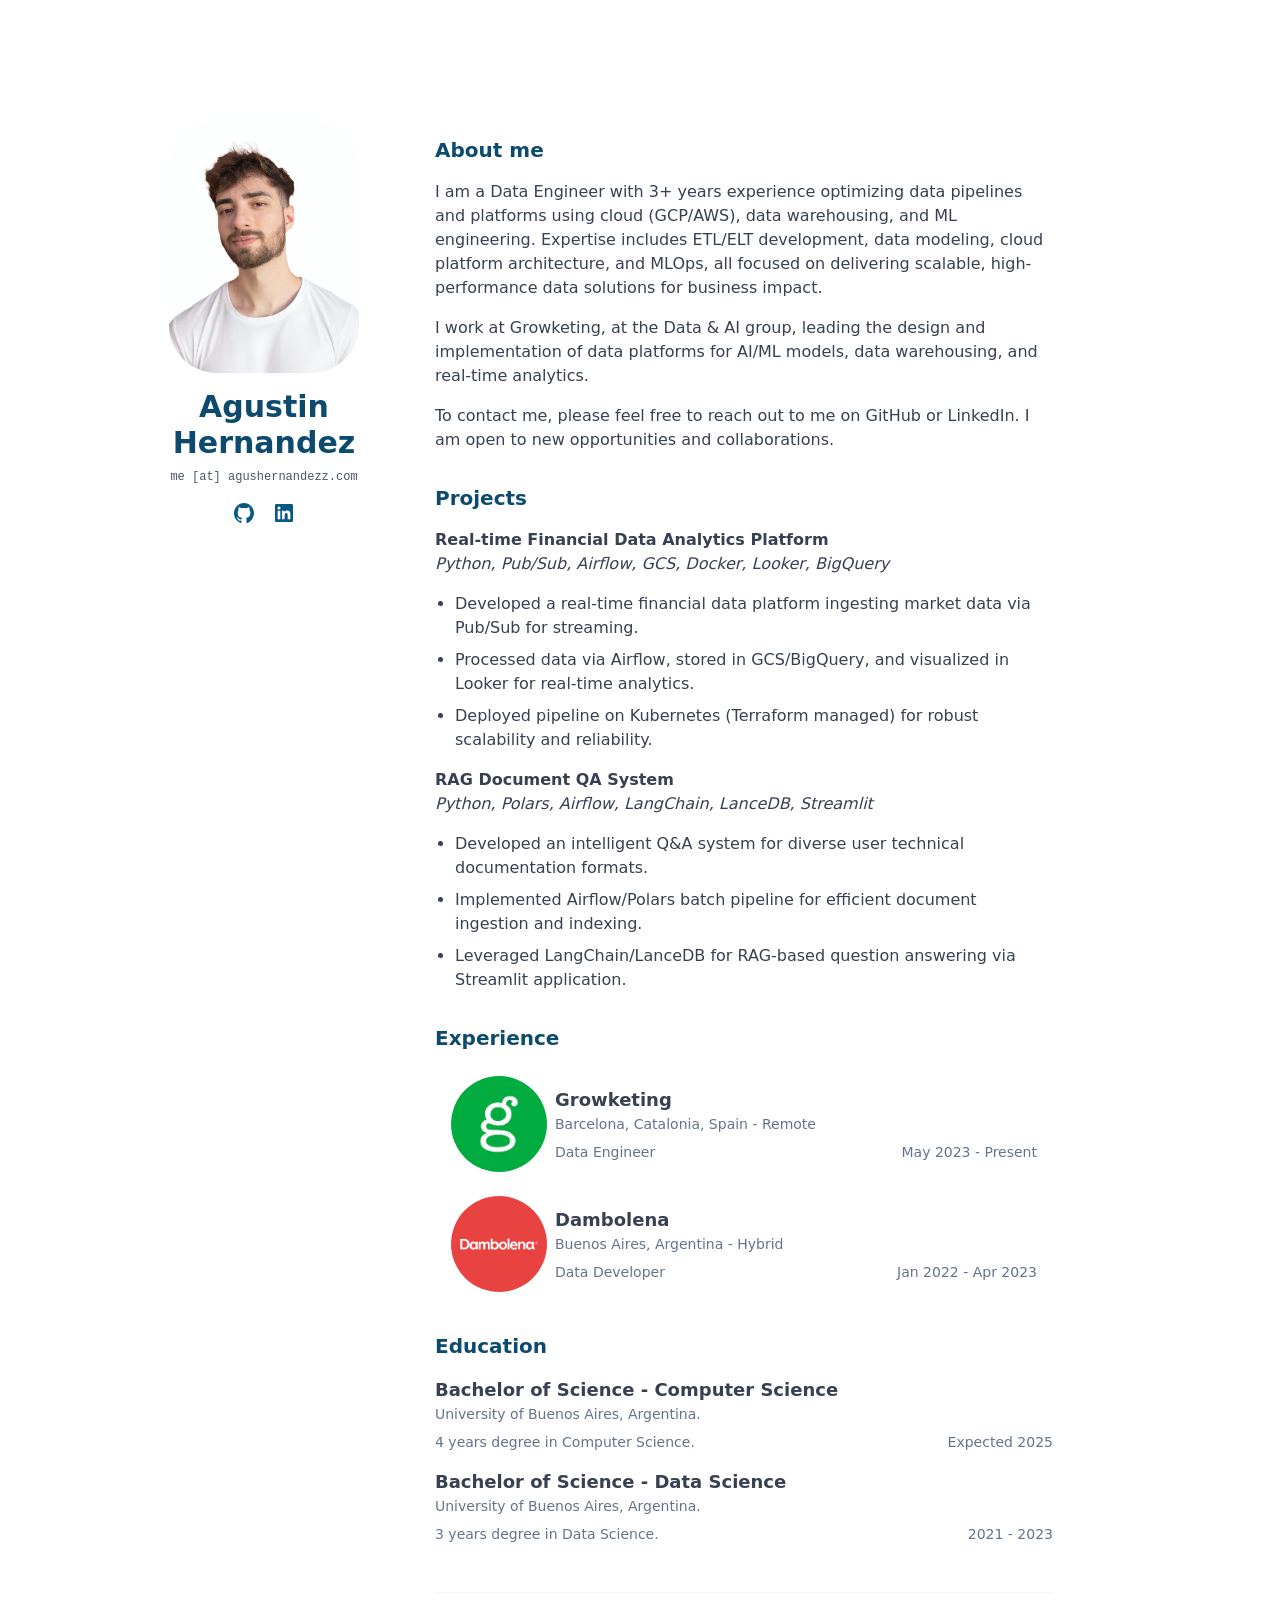
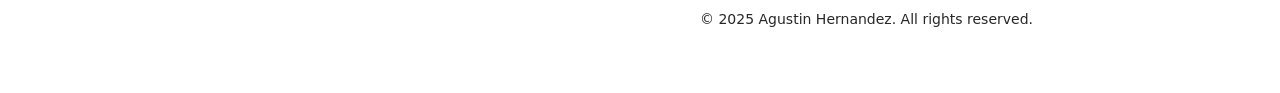
==== commit 29c96f33: "Typo fix" ====
--- a/index.html
+++ b/index.html
@@ -85,7 +85,7 @@
                   </div>
 
                   <div class="space-y-4">
-                     <h3 class="font-bold" itemprop="name">>RAG Document QA System</h3>
+                     <h3 class="font-bold" itemprop="name">RAG Document QA System</h3>
                      <em itemprop="keywords">Python, Polars, Airflow, LangChain, LanceDB, Streamlit</em>
                      <meta itemprop="applicationCategory" content="Data Engineering">
    
@@ -109,7 +109,7 @@
                            <h4 class="text-sm text-slate-500" itemprop="location">Barcelona, Catalonia, Spain - Remote</h4>
                            <div class="flex flex-col md:flex-row w-full md:justify-between">
                               <p class="text-sm mt-2 text-slate-500">Data Engineer</p>
-                              <p class="text-sm mt-2 mr-4 text-slate-500" itemprop="startDate">May 2023 - Present</p>
+                              <p class="text-sm mt-2 mr-4 text-slate-500">May 2023 - Present</p>
                            </div>
                         </div>
                      </li>
@@ -120,7 +120,7 @@
                            <h4 class="text-sm text-slate-500" itemprop="location">Buenos Aires, Argentina - Hybrid</h4>
                            <div class="flex flex-col md:flex-row w-full md:justify-between">
                               <p class="text-sm mt-2 text-slate-500">Data Developer</p>
-                              <p class="text-sm mt-2 mr-4 text-slate-500" itemprop="startDate">Jan 2022 - Apr 2023</p>
+                              <p class="text-sm mt-2 mr-4 text-slate-500">Jan 2022 - Apr 2023</p>
                            </div>
                         </div>
                      </li>
